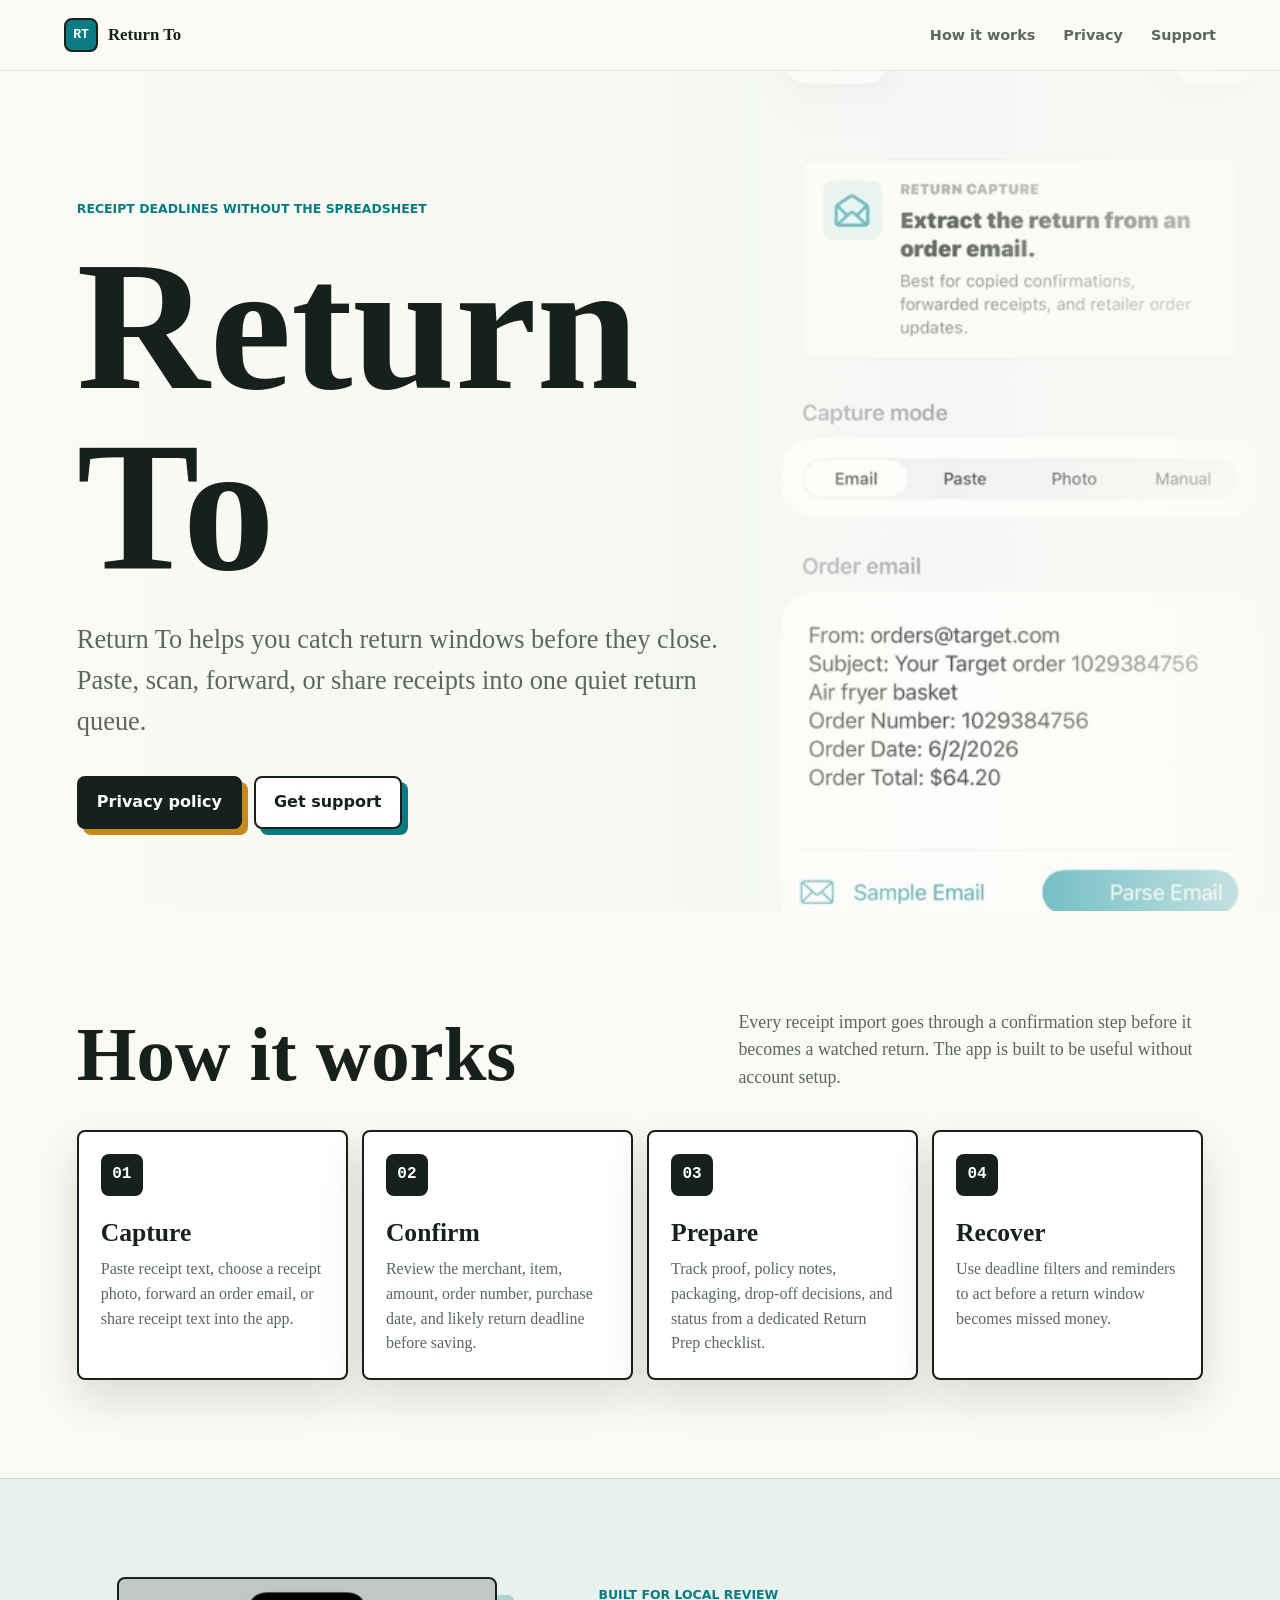
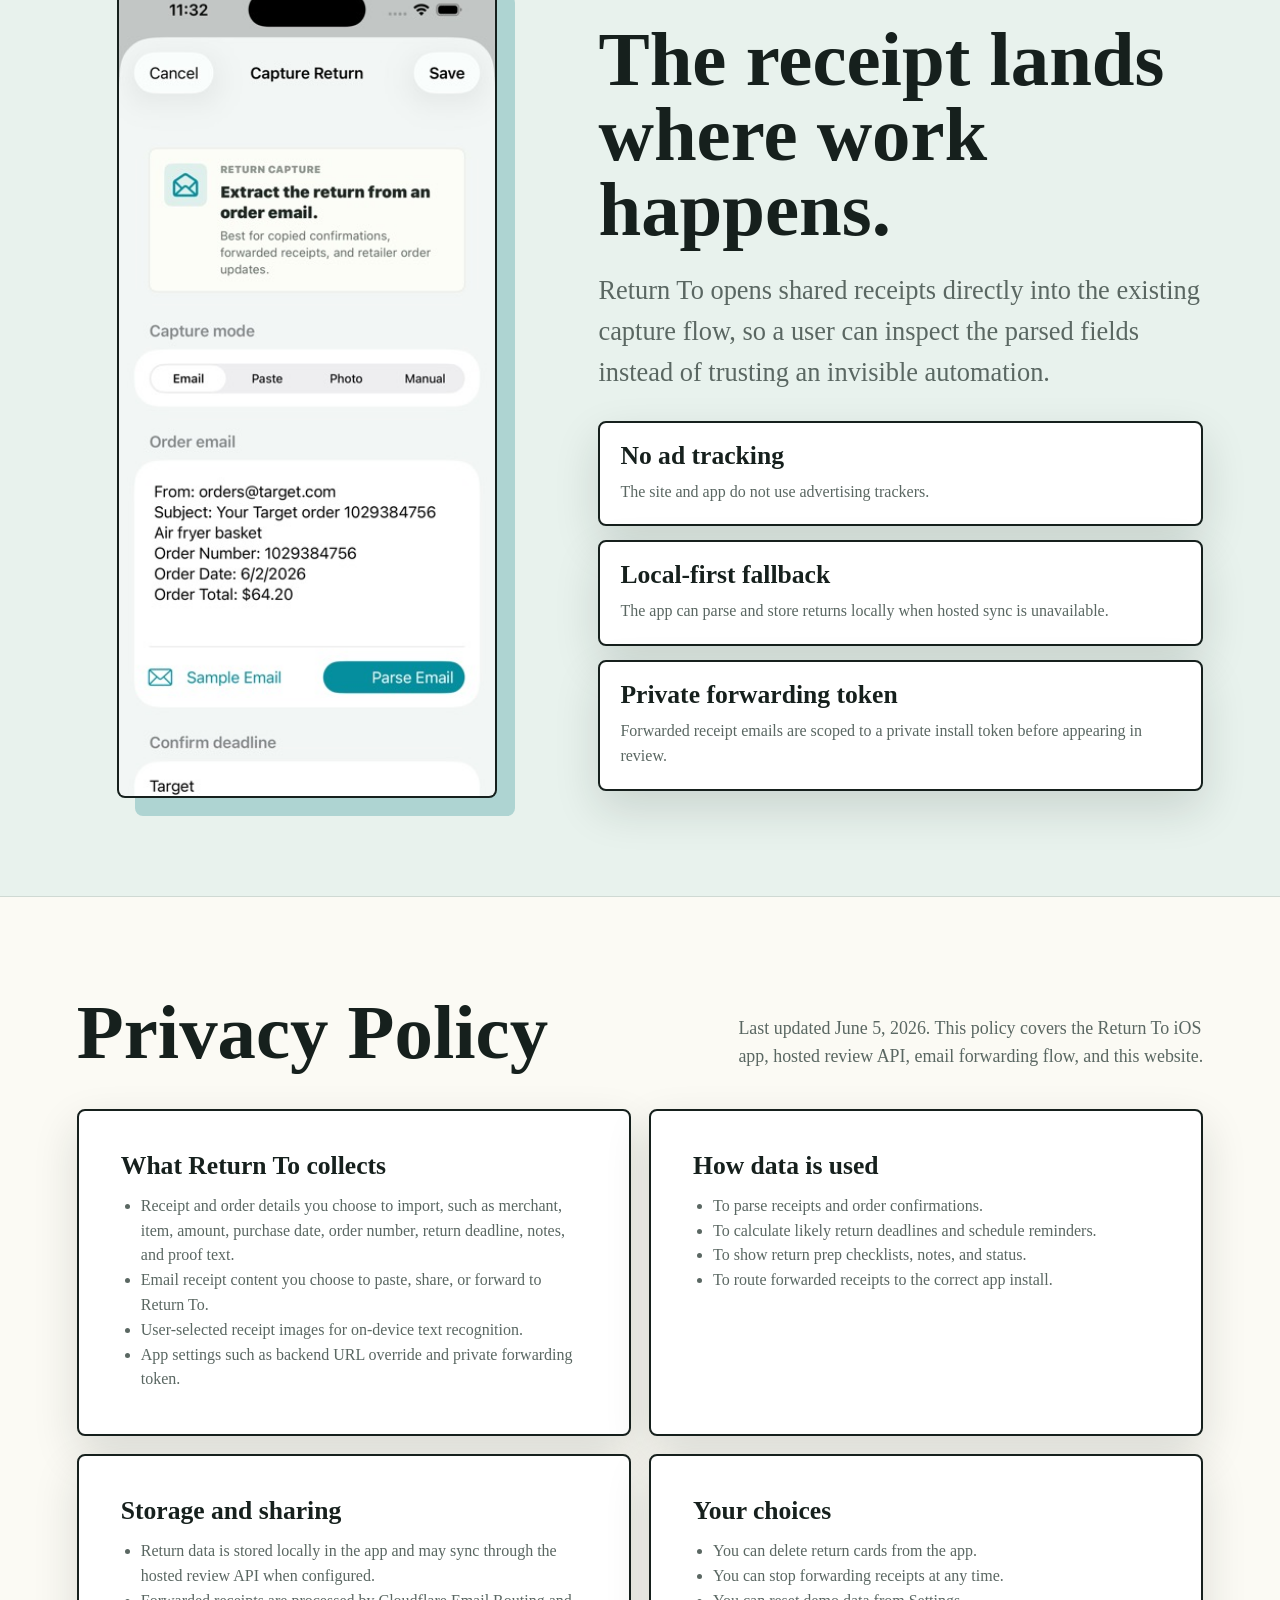
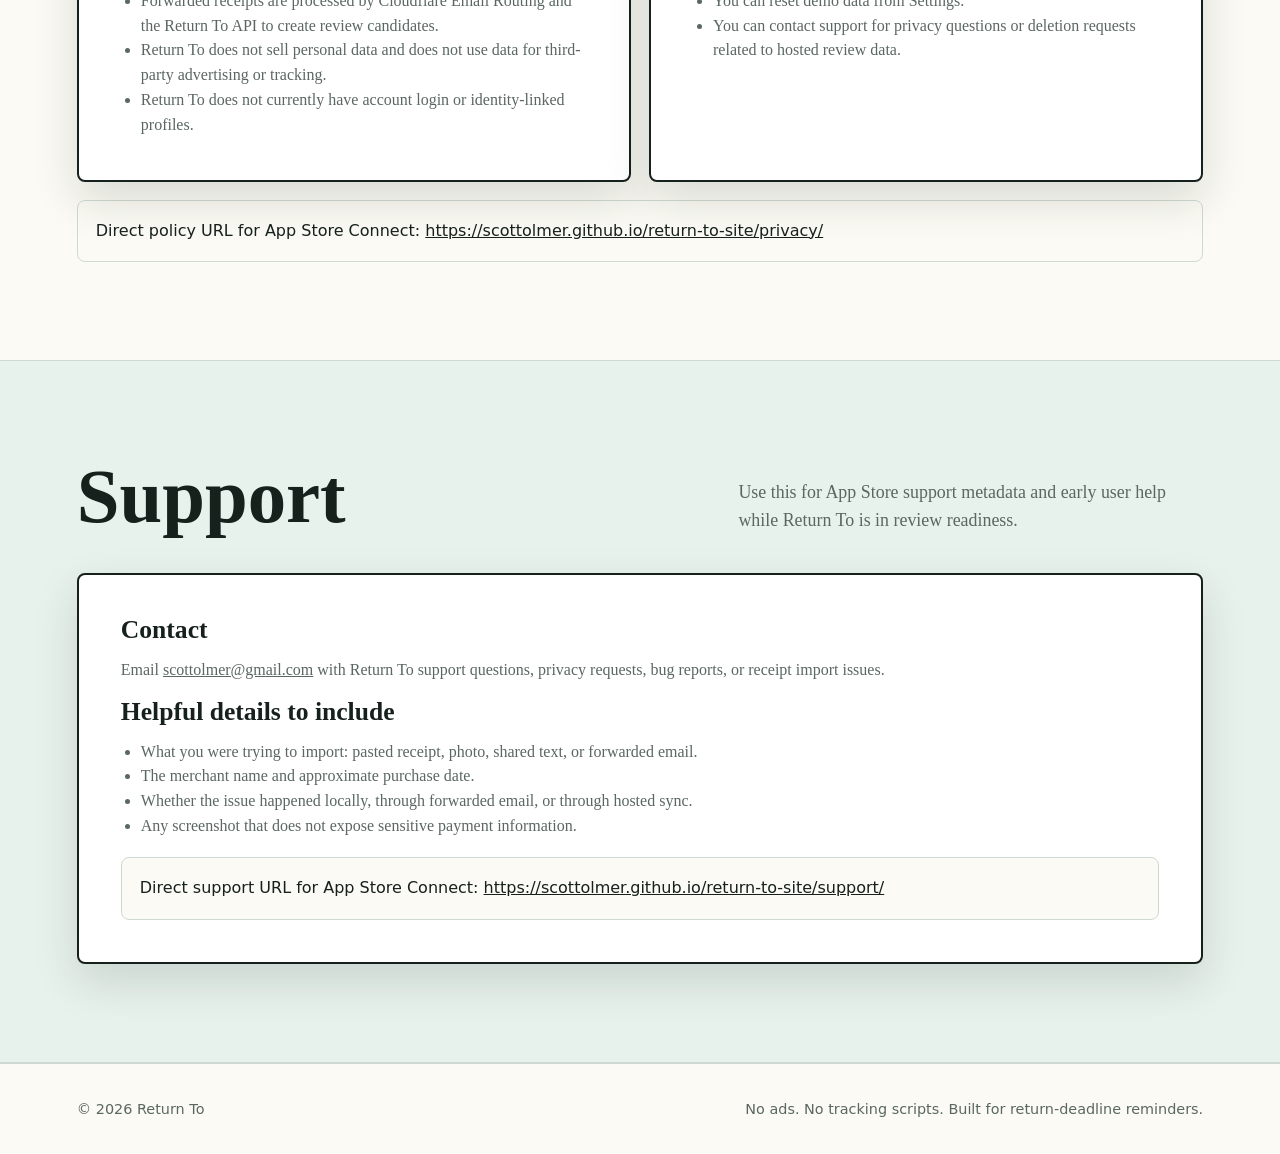
==== index.html @ c23cc42e "Add Return To GitHub Pages site" ====
<!doctype html>
<html lang="en">
  <head>
    <meta charset="utf-8">
    <meta name="viewport" content="width=device-width, initial-scale=1">
    <title>Return To - Never miss a return window</title>
    <meta name="description" content="Return To watches receipts, calculates return deadlines, and reminds you before money becomes non-returnable.">
    <link rel="canonical" href="https://scottolmer.github.io/return-to-site/">
    <link rel="stylesheet" href="styles.css">
  </head>
  <body>
    <header class="site-header">
      <a class="brand" href="#top" aria-label="Return To home">
        <span class="brand-mark">RT</span>
        <span>Return To</span>
      </a>
      <nav class="site-nav" aria-label="Primary navigation">
        <a href="#how">How it works</a>
        <a href="#privacy">Privacy</a>
        <a href="#support">Support</a>
      </nav>
    </header>

    <main id="top">
      <section class="hero" aria-labelledby="hero-title">
        <div class="hero-copy">
          <p class="eyebrow">Receipt deadlines without the spreadsheet</p>
          <h1 id="hero-title">Return To</h1>
          <p class="lede">Return To helps you catch return windows before they close. Paste, scan, forward, or share receipts into one quiet return queue.</p>
          <div class="hero-actions">
            <a class="button" href="#privacy">Privacy policy</a>
            <a class="button secondary" href="#support">Get support</a>
          </div>
        </div>
      </section>

      <section class="band" id="how" aria-labelledby="how-title">
        <div class="section-head">
          <h2 id="how-title">How it works</h2>
          <p>Every receipt import goes through a confirmation step before it becomes a watched return. The app is built to be useful without account setup.</p>
        </div>
        <div class="steps">
          <article class="step">
            <span class="step-number">01</span>
            <h3>Capture</h3>
            <p>Paste receipt text, choose a receipt photo, forward an order email, or share receipt text into the app.</p>
          </article>
          <article class="step">
            <span class="step-number">02</span>
            <h3>Confirm</h3>
            <p>Review the merchant, item, amount, order number, purchase date, and likely return deadline before saving.</p>
          </article>
          <article class="step">
            <span class="step-number">03</span>
            <h3>Prepare</h3>
            <p>Track proof, policy notes, packaging, drop-off decisions, and status from a dedicated Return Prep checklist.</p>
          </article>
          <article class="step">
            <span class="step-number">04</span>
            <h3>Recover</h3>
            <p>Use deadline filters and reminders to act before a return window becomes missed money.</p>
          </article>
        </div>
      </section>

      <section class="band mist" aria-labelledby="product-title">
        <div class="proof-grid">
          <div class="screenshot">
            <img src="assets/share-import.jpg" alt="Return To capture screen with a shared Target receipt prefilled and parsed.">
          </div>
          <div>
            <p class="eyebrow">Built for local review</p>
            <h2 id="product-title">The receipt lands where work happens.</h2>
            <p class="lede">Return To opens shared receipts directly into the existing capture flow, so a user can inspect the parsed fields instead of trusting an invisible automation.</p>
            <div class="facts">
              <article class="fact">
                <h3>No ad tracking</h3>
                <p>The site and app do not use advertising trackers.</p>
              </article>
              <article class="fact">
                <h3>Local-first fallback</h3>
                <p>The app can parse and store returns locally when hosted sync is unavailable.</p>
              </article>
              <article class="fact">
                <h3>Private forwarding token</h3>
                <p>Forwarded receipt emails are scoped to a private install token before appearing in review.</p>
              </article>
            </div>
          </div>
        </div>
      </section>

      <section class="band" id="privacy" aria-labelledby="privacy-title">
        <div class="section-head">
          <h2 id="privacy-title">Privacy Policy</h2>
          <p>Last updated June 5, 2026. This policy covers the Return To iOS app, hosted review API, email forwarding flow, and this website.</p>
        </div>
        <div class="policy-grid">
          <article class="policy-panel">
            <h3>What Return To collects</h3>
            <ul>
              <li>Receipt and order details you choose to import, such as merchant, item, amount, purchase date, order number, return deadline, notes, and proof text.</li>
              <li>Email receipt content you choose to paste, share, or forward to Return To.</li>
              <li>User-selected receipt images for on-device text recognition.</li>
              <li>App settings such as backend URL override and private forwarding token.</li>
            </ul>
          </article>
          <article class="policy-panel">
            <h3>How data is used</h3>
            <ul>
              <li>To parse receipts and order confirmations.</li>
              <li>To calculate likely return deadlines and schedule reminders.</li>
              <li>To show return prep checklists, notes, and status.</li>
              <li>To route forwarded receipts to the correct app install.</li>
            </ul>
          </article>
          <article class="policy-panel">
            <h3>Storage and sharing</h3>
            <ul>
              <li>Return data is stored locally in the app and may sync through the hosted review API when configured.</li>
              <li>Forwarded receipts are processed by Cloudflare Email Routing and the Return To API to create review candidates.</li>
              <li>Return To does not sell personal data and does not use data for third-party advertising or tracking.</li>
              <li>Return To does not currently have account login or identity-linked profiles.</li>
            </ul>
          </article>
          <article class="policy-panel">
            <h3>Your choices</h3>
            <ul>
              <li>You can delete return cards from the app.</li>
              <li>You can stop forwarding receipts at any time.</li>
              <li>You can reset demo data from Settings.</li>
              <li>You can contact support for privacy questions or deletion requests related to hosted review data.</li>
            </ul>
          </article>
        </div>
        <div class="anchor-card">
          Direct policy URL for App Store Connect: <a href="privacy/">https://scottolmer.github.io/return-to-site/privacy/</a>
        </div>
      </section>

      <section class="band mist" id="support" aria-labelledby="support-title">
        <div class="section-head">
          <h2 id="support-title">Support</h2>
          <p>Use this for App Store support metadata and early user help while Return To is in review readiness.</p>
        </div>
        <div class="support-panel">
          <h3>Contact</h3>
          <p>Email <a href="mailto:scottolmer@gmail.com">scottolmer@gmail.com</a> with Return To support questions, privacy requests, bug reports, or receipt import issues.</p>
          <h3>Helpful details to include</h3>
          <ul>
            <li>What you were trying to import: pasted receipt, photo, shared text, or forwarded email.</li>
            <li>The merchant name and approximate purchase date.</li>
            <li>Whether the issue happened locally, through forwarded email, or through hosted sync.</li>
            <li>Any screenshot that does not expose sensitive payment information.</li>
          </ul>
          <div class="anchor-card">
            Direct support URL for App Store Connect: <a href="support/">https://scottolmer.github.io/return-to-site/support/</a>
          </div>
        </div>
      </section>
    </main>

    <footer class="footer">
      <span>© 2026 Return To</span>
      <span>No ads. No tracking scripts. Built for return-deadline reminders.</span>
    </footer>
  </body>
</html>
---- styles.css ----
:root {
  color-scheme: light;
  --ink: #16201d;
  --muted: #5a6762;
  --paper: #fbfaf4;
  --mist: #e8f2ed;
  --line: #cfd9d3;
  --teal: #087b83;
  --green: #18724f;
  --amber: #c68a1b;
  --coral: #c55438;
  --white: #ffffff;
  --shadow: 0 18px 45px rgba(22, 32, 29, 0.14);
}

* {
  box-sizing: border-box;
}

html {
  scroll-behavior: smooth;
}

body {
  margin: 0;
  background: var(--paper);
  color: var(--ink);
  font-family: Georgia, "Times New Roman", serif;
  line-height: 1.55;
}

a {
  color: inherit;
}

.site-header {
  position: sticky;
  top: 0;
  z-index: 10;
  display: flex;
  align-items: center;
  justify-content: space-between;
  gap: 24px;
  padding: 18px clamp(20px, 5vw, 70px);
  border-bottom: 1px solid rgba(22, 32, 29, 0.08);
  background: rgba(251, 250, 244, 0.88);
  backdrop-filter: blur(14px);
}

.brand {
  display: inline-flex;
  align-items: center;
  gap: 10px;
  text-decoration: none;
  font-weight: 800;
  font-size: 1.05rem;
}

.brand-mark {
  display: grid;
  place-items: center;
  width: 34px;
  height: 34px;
  border: 2px solid var(--ink);
  border-radius: 8px;
  background: var(--teal);
  color: var(--white);
  font-family: ui-monospace, SFMono-Regular, Menlo, Consolas, monospace;
  font-size: 0.82rem;
}

.site-nav {
  display: flex;
  align-items: center;
  gap: clamp(14px, 3vw, 28px);
  color: var(--muted);
  font-family: ui-sans-serif, system-ui, -apple-system, BlinkMacSystemFont, "Segoe UI", sans-serif;
  font-size: 0.9rem;
  font-weight: 700;
}

.site-nav a {
  text-decoration: none;
}

.site-nav a:hover,
.site-nav a:focus-visible {
  color: var(--teal);
}

.hero {
  min-height: 86vh;
  display: grid;
  align-items: center;
  padding: clamp(72px, 10vw, 130px) clamp(22px, 6vw, 82px) clamp(44px, 7vw, 82px);
  background:
    linear-gradient(90deg, rgba(251, 250, 244, 0.98) 0%, rgba(251, 250, 244, 0.88) 44%, rgba(251, 250, 244, 0.30) 74%, rgba(251, 250, 244, 0.84) 100%),
    url("assets/share-import.jpg") right center / min(52vw, 520px) auto no-repeat,
    var(--mist);
}

.hero-copy {
  width: min(690px, 100%);
}

.eyebrow {
  margin: 0 0 18px;
  color: var(--teal);
  font-family: ui-sans-serif, system-ui, -apple-system, BlinkMacSystemFont, "Segoe UI", sans-serif;
  font-size: 0.78rem;
  font-weight: 900;
  text-transform: uppercase;
}

h1,
h2,
h3 {
  margin: 0;
  line-height: 0.98;
}

h1 {
  max-width: 10ch;
  font-size: clamp(4.2rem, 16vw, 11.5rem);
  font-weight: 900;
}

h2 {
  font-size: clamp(2.2rem, 6vw, 5rem);
  font-weight: 900;
}

h3 {
  font-size: clamp(1.25rem, 2vw, 1.65rem);
}

.lede {
  max-width: 650px;
  margin: 22px 0 0;
  color: var(--muted);
  font-size: clamp(1.15rem, 2.2vw, 1.65rem);
}

.hero-actions {
  display: flex;
  flex-wrap: wrap;
  gap: 12px;
  margin-top: 34px;
}

.button {
  display: inline-flex;
  align-items: center;
  justify-content: center;
  min-height: 46px;
  padding: 12px 18px;
  border: 2px solid var(--ink);
  border-radius: 8px;
  background: var(--ink);
  color: var(--white);
  font-family: ui-sans-serif, system-ui, -apple-system, BlinkMacSystemFont, "Segoe UI", sans-serif;
  font-weight: 900;
  text-decoration: none;
  box-shadow: 6px 6px 0 var(--amber);
  transition: transform 160ms ease, box-shadow 160ms ease;
}

.button.secondary {
  background: var(--white);
  color: var(--ink);
  box-shadow: 6px 6px 0 var(--teal);
}

.button:hover,
.button:focus-visible {
  transform: translate(2px, 2px);
  box-shadow: 3px 3px 0 var(--amber);
}

.button.secondary:hover,
.button.secondary:focus-visible {
  box-shadow: 3px 3px 0 var(--teal);
}

.band {
  padding: clamp(58px, 8vw, 98px) clamp(22px, 6vw, 82px);
}

.band.mist {
  background: var(--mist);
  border-top: 1px solid var(--line);
  border-bottom: 1px solid var(--line);
}

.section-head {
  display: grid;
  grid-template-columns: minmax(0, 0.9fr) minmax(260px, 0.7fr);
  gap: clamp(24px, 5vw, 70px);
  align-items: end;
  margin-bottom: 38px;
}

.section-head p {
  margin: 0;
  color: var(--muted);
  font-size: 1.12rem;
}

.steps {
  display: grid;
  grid-template-columns: repeat(4, minmax(0, 1fr));
  gap: 14px;
}

.step,
.policy-panel,
.support-panel,
.fact {
  border: 2px solid var(--ink);
  border-radius: 8px;
  background: var(--white);
  box-shadow: var(--shadow);
}

.step {
  min-height: 240px;
  padding: 22px;
}

.step-number {
  display: inline-grid;
  place-items: center;
  width: 42px;
  height: 42px;
  margin-bottom: 24px;
  border-radius: 8px;
  background: var(--ink);
  color: var(--white);
  font-family: ui-monospace, SFMono-Regular, Menlo, Consolas, monospace;
  font-weight: 900;
}

.step p,
.fact p {
  margin: 12px 0 0;
  color: var(--muted);
}

.proof-grid {
  display: grid;
  grid-template-columns: minmax(280px, 0.76fr) minmax(280px, 1fr);
  gap: clamp(24px, 5vw, 62px);
  align-items: center;
}

.screenshot {
  overflow: hidden;
  width: min(380px, 100%);
  margin-inline: auto;
  border: 2px solid var(--ink);
  border-radius: 8px;
  background: var(--ink);
  box-shadow: 18px 18px 0 rgba(8, 123, 131, 0.26);
}

.screenshot img {
  display: block;
  width: 100%;
  height: auto;
}

.facts {
  display: grid;
  gap: 14px;
  margin-top: 28px;
}

.fact {
  padding: 20px;
}

.policy-panel,
.support-panel {
  padding: clamp(24px, 4vw, 42px);
}

.policy-panel p,
.support-panel p,
.policy-panel li,
.support-panel li {
  color: var(--muted);
}

.policy-grid {
  display: grid;
  grid-template-columns: repeat(2, minmax(0, 1fr));
  gap: 18px;
}

.policy-panel ul,
.support-panel ul {
  margin: 16px 0 0;
  padding-left: 20px;
}

.anchor-card {
  margin-top: 18px;
  padding: 18px;
  border: 1px solid var(--line);
  border-radius: 8px;
  background: var(--paper);
  font-family: ui-sans-serif, system-ui, -apple-system, BlinkMacSystemFont, "Segoe UI", sans-serif;
}

.footer {
  display: flex;
  justify-content: space-between;
  gap: 22px;
  padding: 34px clamp(22px, 6vw, 82px);
  color: var(--muted);
  border-top: 1px solid var(--line);
  font-family: ui-sans-serif, system-ui, -apple-system, BlinkMacSystemFont, "Segoe UI", sans-serif;
  font-size: 0.9rem;
}

.legal-page {
  max-width: 920px;
  margin: 0 auto;
  padding: clamp(50px, 8vw, 90px) 22px;
}

.legal-page h1 {
  max-width: none;
  font-size: clamp(3rem, 8vw, 6rem);
}

.legal-page section {
  margin-top: 34px;
}

.legal-page p,
.legal-page li {
  color: var(--muted);
}

@media (max-width: 920px) {
  .hero {
    min-height: auto;
    padding-top: 68px;
    background:
      linear-gradient(180deg, rgba(251, 250, 244, 0.96), rgba(251, 250, 244, 0.84)),
      url("assets/share-import.jpg") right 58% / 280px auto no-repeat,
      var(--mist);
  }

  .site-header,
  .footer {
    align-items: flex-start;
    flex-direction: column;
  }

  .section-head,
  .proof-grid,
  .policy-grid {
    grid-template-columns: 1fr;
  }

  .steps {
    grid-template-columns: repeat(2, minmax(0, 1fr));
  }
}

@media (max-width: 620px) {
  .site-nav {
    width: 100%;
    justify-content: space-between;
    gap: 10px;
    font-size: 0.82rem;
  }

  .steps {
    grid-template-columns: 1fr;
  }

  .hero {
    background:
      linear-gradient(180deg, rgba(251, 250, 244, 0.98), rgba(251, 250, 244, 0.88)),
      var(--mist);
  }
}
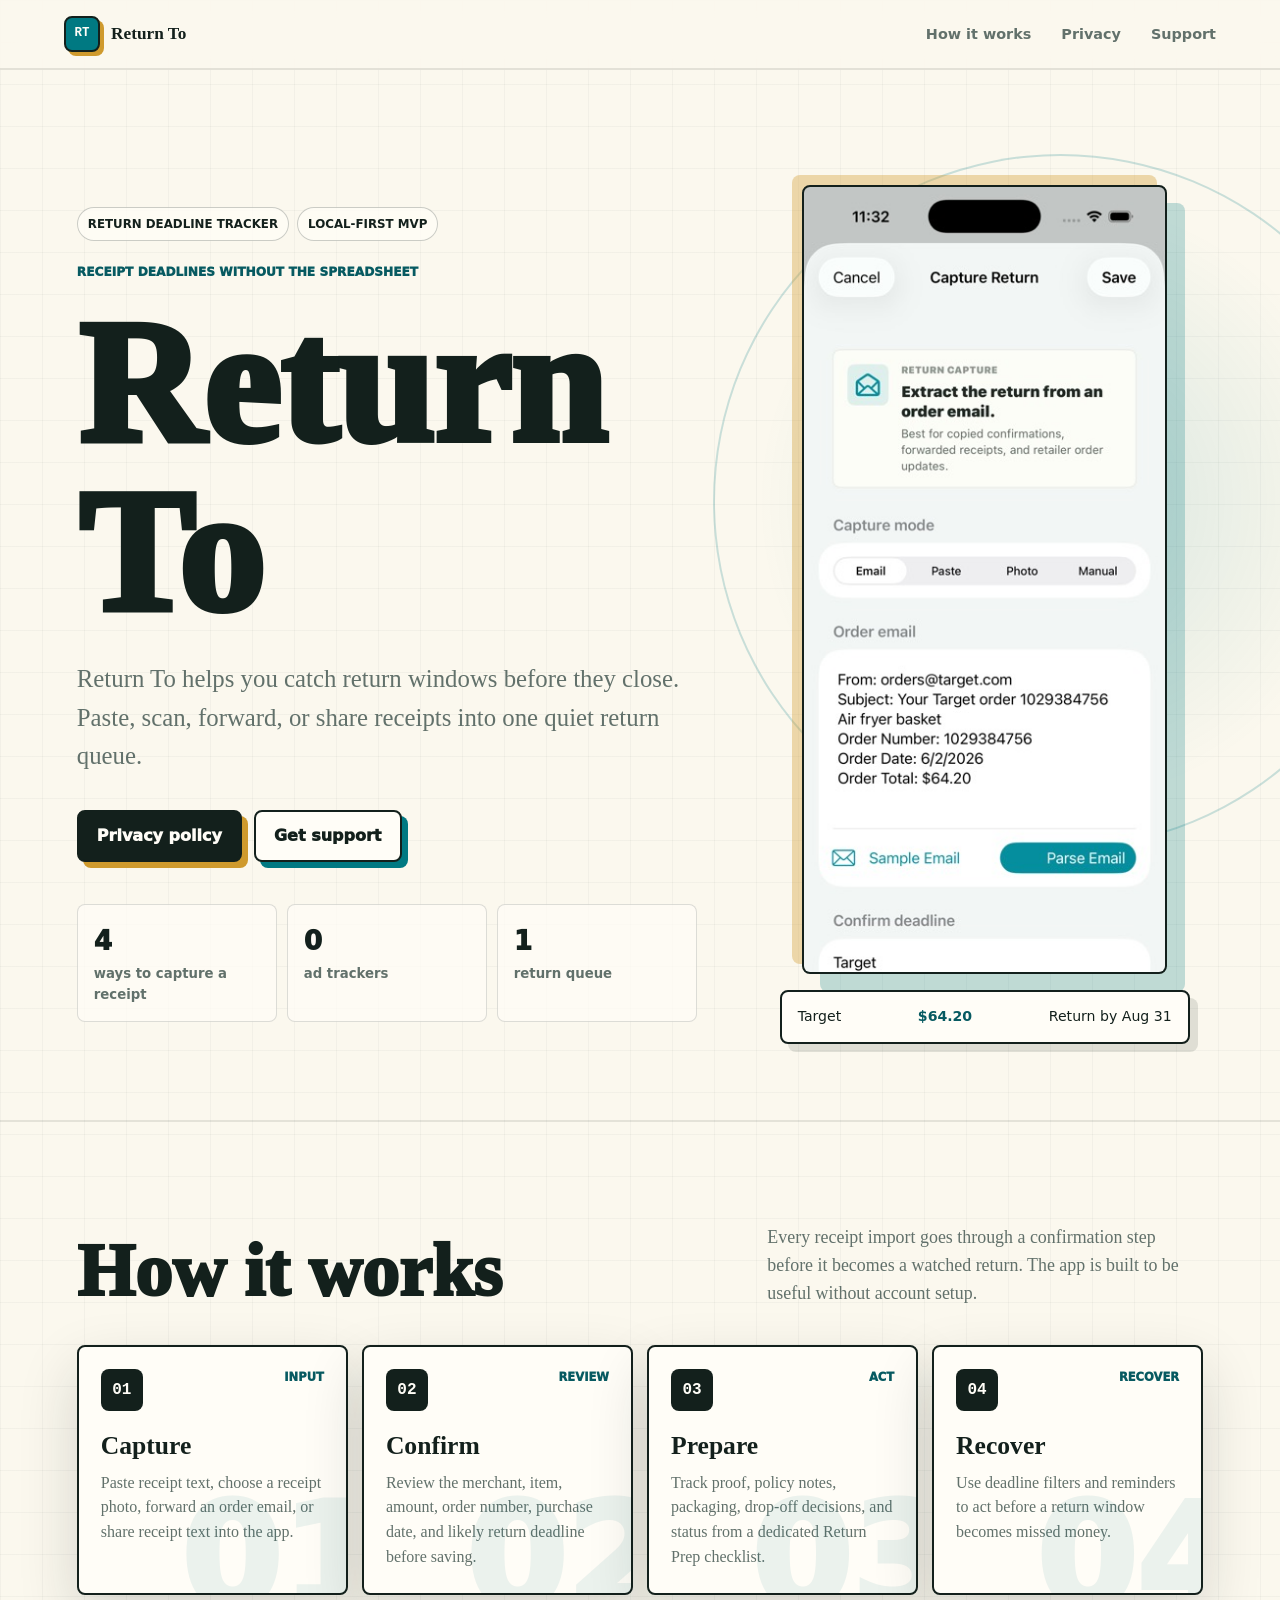
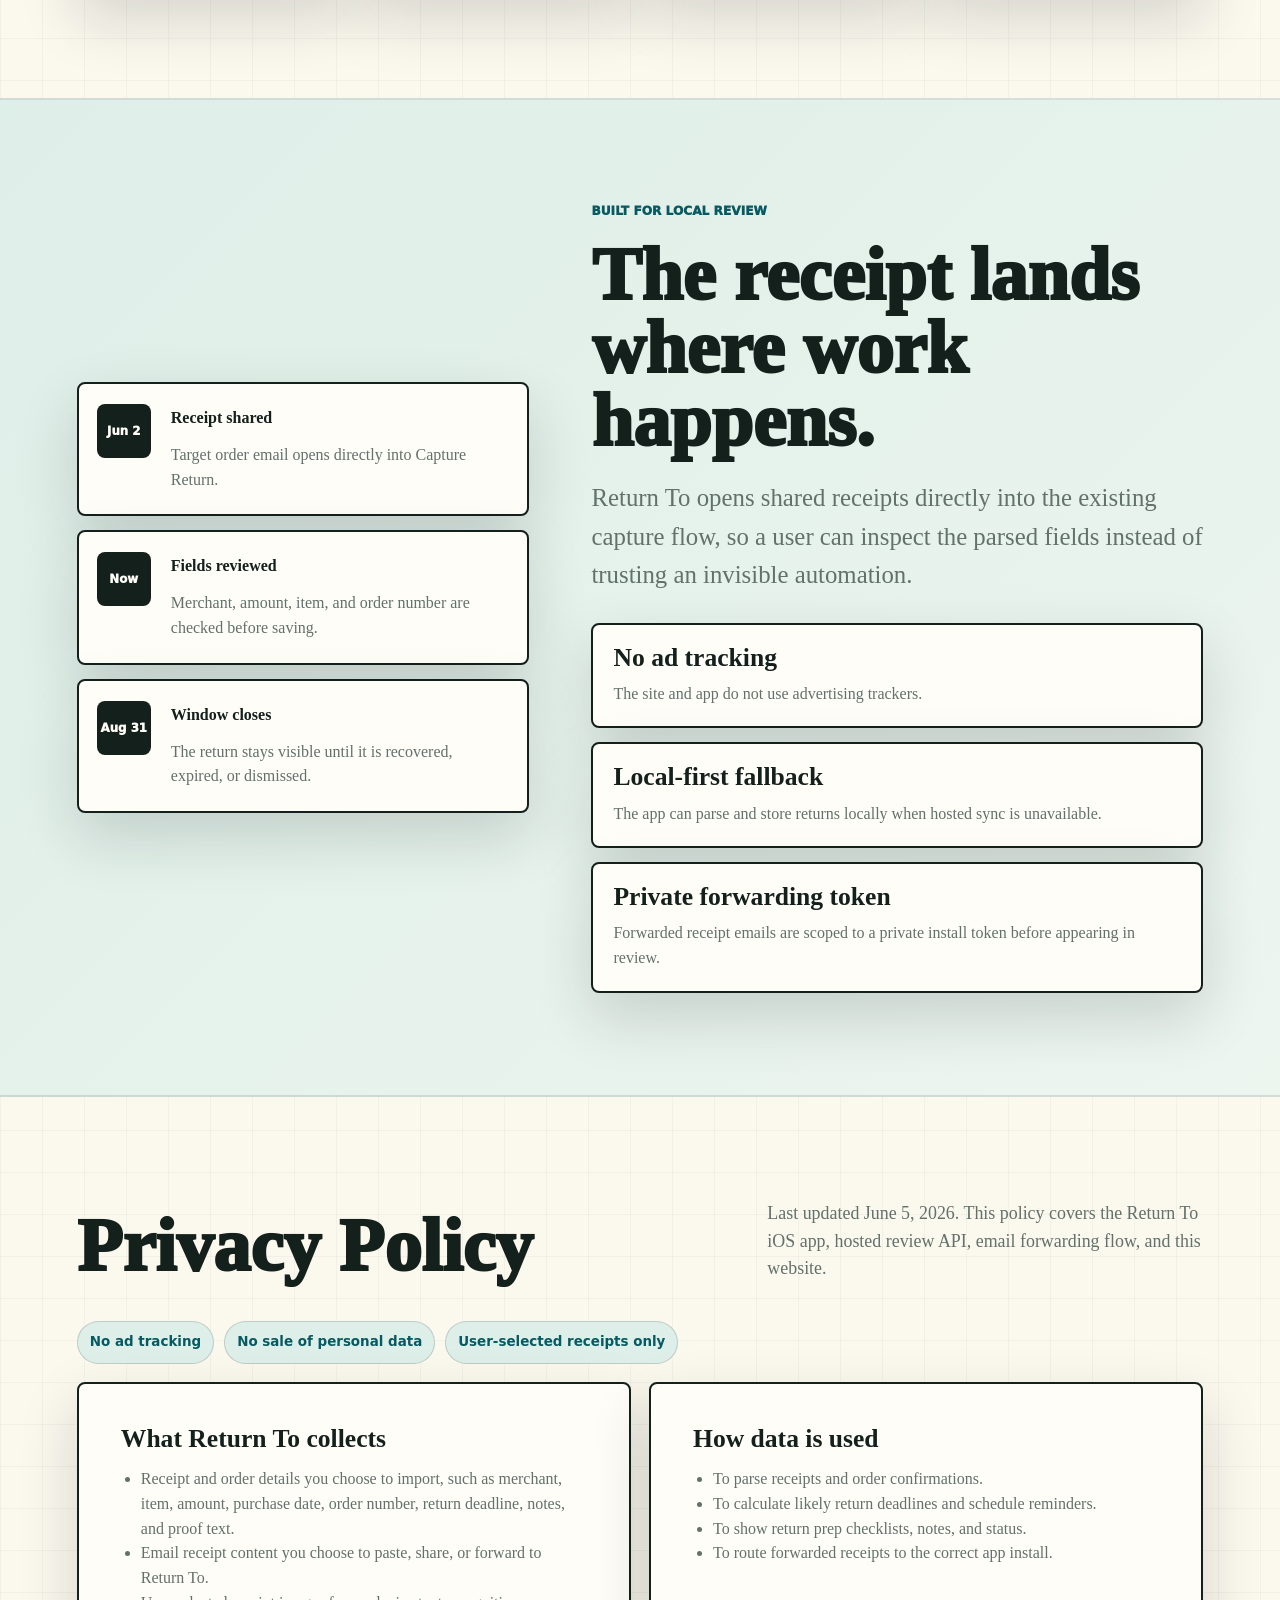
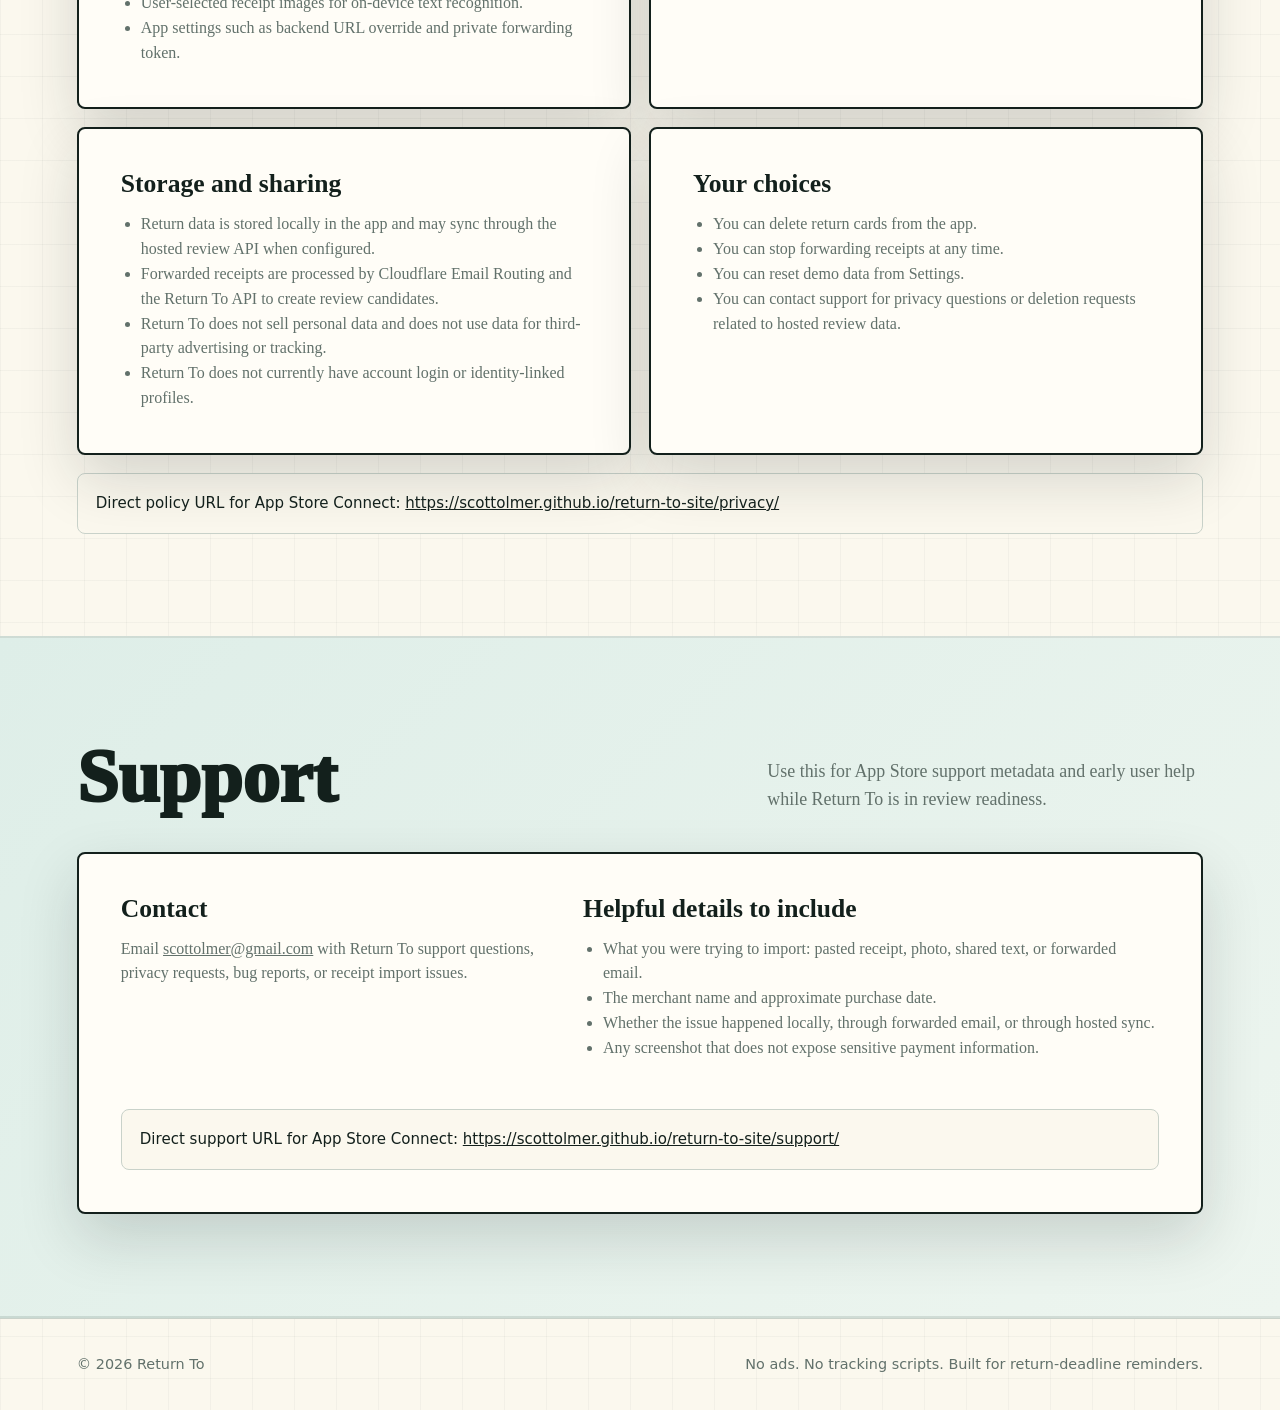
==== commit 061aa72c: "Polish Return To Pages design" ====
--- a/index.html
+++ b/index.html
@@ -24,6 +24,10 @@
     <main id="top">
       <section class="hero" aria-labelledby="hero-title">
         <div class="hero-copy">
+          <div class="hero-kicker">
+            <span>Return deadline tracker</span>
+            <span>Local-first MVP</span>
+          </div>
           <p class="eyebrow">Receipt deadlines without the spreadsheet</p>
           <h1 id="hero-title">Return To</h1>
           <p class="lede">Return To helps you catch return windows before they close. Paste, scan, forward, or share receipts into one quiet return queue.</p>
@@ -31,7 +35,31 @@
             <a class="button" href="#privacy">Privacy policy</a>
             <a class="button secondary" href="#support">Get support</a>
           </div>
-        </div>
+          <dl class="hero-stats" aria-label="Return To highlights">
+            <div>
+              <dt>4</dt>
+              <dd>ways to capture a receipt</dd>
+            </div>
+            <div>
+              <dt>0</dt>
+              <dd>ad trackers</dd>
+            </div>
+            <div>
+              <dt>1</dt>
+              <dd>return queue</dd>
+            </div>
+          </dl>
+        </div>
+        <aside class="hero-visual" aria-label="Return To app screenshot">
+          <div class="device-frame">
+            <img src="assets/share-import.jpg" alt="Return To capture screen with a shared Target receipt prefilled and parsed.">
+          </div>
+          <div class="receipt-strip" aria-hidden="true">
+            <span>Target</span>
+            <strong>$64.20</strong>
+            <span>Return by Aug 31</span>
+          </div>
+        </aside>
       </section>
 
       <section class="band" id="how" aria-labelledby="how-title">
@@ -40,23 +68,27 @@
           <p>Every receipt import goes through a confirmation step before it becomes a watched return. The app is built to be useful without account setup.</p>
         </div>
         <div class="steps">
-          <article class="step">
+          <article class="step" data-step="01">
             <span class="step-number">01</span>
+            <span class="step-label">Input</span>
             <h3>Capture</h3>
             <p>Paste receipt text, choose a receipt photo, forward an order email, or share receipt text into the app.</p>
           </article>
-          <article class="step">
+          <article class="step" data-step="02">
             <span class="step-number">02</span>
+            <span class="step-label">Review</span>
             <h3>Confirm</h3>
             <p>Review the merchant, item, amount, order number, purchase date, and likely return deadline before saving.</p>
           </article>
-          <article class="step">
+          <article class="step" data-step="03">
             <span class="step-number">03</span>
+            <span class="step-label">Act</span>
             <h3>Prepare</h3>
             <p>Track proof, policy notes, packaging, drop-off decisions, and status from a dedicated Return Prep checklist.</p>
           </article>
-          <article class="step">
+          <article class="step" data-step="04">
             <span class="step-number">04</span>
+            <span class="step-label">Recover</span>
             <h3>Recover</h3>
             <p>Use deadline filters and reminders to act before a return window becomes missed money.</p>
           </article>
@@ -65,9 +97,23 @@
 
       <section class="band mist" aria-labelledby="product-title">
         <div class="proof-grid">
-          <div class="screenshot">
-            <img src="assets/share-import.jpg" alt="Return To capture screen with a shared Target receipt prefilled and parsed.">
-          </div>
+          <ol class="deadline-rail" aria-label="Return To workflow example">
+            <li>
+              <span class="rail-date">Jun 2</span>
+              <strong>Receipt shared</strong>
+              <p>Target order email opens directly into Capture Return.</p>
+            </li>
+            <li>
+              <span class="rail-date">Now</span>
+              <strong>Fields reviewed</strong>
+              <p>Merchant, amount, item, and order number are checked before saving.</p>
+            </li>
+            <li>
+              <span class="rail-date">Aug 31</span>
+              <strong>Window closes</strong>
+              <p>The return stays visible until it is recovered, expired, or dismissed.</p>
+            </li>
+          </ol>
           <div>
             <p class="eyebrow">Built for local review</p>
             <h2 id="product-title">The receipt lands where work happens.</h2>
@@ -95,6 +141,11 @@
           <h2 id="privacy-title">Privacy Policy</h2>
           <p>Last updated June 5, 2026. This policy covers the Return To iOS app, hosted review API, email forwarding flow, and this website.</p>
         </div>
+        <div class="policy-summary" aria-label="Privacy summary">
+          <span>No ad tracking</span>
+          <span>No sale of personal data</span>
+          <span>User-selected receipts only</span>
+        </div>
         <div class="policy-grid">
           <article class="policy-panel">
             <h3>What Return To collects</h3>
@@ -144,15 +195,19 @@
           <p>Use this for App Store support metadata and early user help while Return To is in review readiness.</p>
         </div>
         <div class="support-panel">
-          <h3>Contact</h3>
-          <p>Email <a href="mailto:scottolmer@gmail.com">scottolmer@gmail.com</a> with Return To support questions, privacy requests, bug reports, or receipt import issues.</p>
-          <h3>Helpful details to include</h3>
-          <ul>
-            <li>What you were trying to import: pasted receipt, photo, shared text, or forwarded email.</li>
-            <li>The merchant name and approximate purchase date.</li>
-            <li>Whether the issue happened locally, through forwarded email, or through hosted sync.</li>
-            <li>Any screenshot that does not expose sensitive payment information.</li>
-          </ul>
+          <div>
+            <h3>Contact</h3>
+            <p>Email <a href="mailto:scottolmer@gmail.com">scottolmer@gmail.com</a> with Return To support questions, privacy requests, bug reports, or receipt import issues.</p>
+          </div>
+          <div>
+            <h3>Helpful details to include</h3>
+            <ul>
+              <li>What you were trying to import: pasted receipt, photo, shared text, or forwarded email.</li>
+              <li>The merchant name and approximate purchase date.</li>
+              <li>Whether the issue happened locally, through forwarded email, or through hosted sync.</li>
+              <li>Any screenshot that does not expose sensitive payment information.</li>
+            </ul>
+          </div>
           <div class="anchor-card">
             Direct support URL for App Store Connect: <a href="support/">https://scottolmer.github.io/return-to-site/support/</a>
           </div>
--- a/styles.css
+++ b/styles.css
@@ -1,16 +1,20 @@
 :root {
   color-scheme: light;
-  --ink: #16201d;
-  --muted: #5a6762;
-  --paper: #fbfaf4;
-  --mist: #e8f2ed;
-  --line: #cfd9d3;
-  --teal: #087b83;
-  --green: #18724f;
-  --amber: #c68a1b;
-  --coral: #c55438;
-  --white: #ffffff;
-  --shadow: 0 18px 45px rgba(22, 32, 29, 0.14);
+  --ink: #13201c;
+  --muted: #62716b;
+  --paper: #fbf8ee;
+  --paper-2: #f2efe3;
+  --mist: #deeee8;
+  --line: #c9d2ca;
+  --teal: #007982;
+  --teal-dark: #075a61;
+  --green: #1e7254;
+  --amber: #cf9a2d;
+  --coral: #c75639;
+  --white: #fffdf7;
+  --shadow: 0 24px 60px rgba(19, 32, 28, 0.16);
+  --sans: ui-sans-serif, system-ui, -apple-system, BlinkMacSystemFont, "Segoe UI", sans-serif;
+  --serif: Georgia, "Times New Roman", serif;
 }
 
 * {
@@ -23,10 +27,14 @@
 
 body {
   margin: 0;
-  background: var(--paper);
   color: var(--ink);
-  font-family: Georgia, "Times New Roman", serif;
+  font-family: var(--serif);
   line-height: 1.55;
+  background:
+    linear-gradient(rgba(19, 32, 28, 0.035) 1px, transparent 1px),
+    linear-gradient(90deg, rgba(19, 32, 28, 0.035) 1px, transparent 1px),
+    var(--paper);
+  background-size: 42px 42px;
 }
 
 a {
@@ -41,74 +49,127 @@
   align-items: center;
   justify-content: space-between;
   gap: 24px;
-  padding: 18px clamp(20px, 5vw, 70px);
-  border-bottom: 1px solid rgba(22, 32, 29, 0.08);
-  background: rgba(251, 250, 244, 0.88);
-  backdrop-filter: blur(14px);
+  padding: 16px clamp(20px, 5vw, 70px);
+  border-bottom: 2px solid rgba(19, 32, 28, 0.1);
+  background: rgba(251, 248, 238, 0.9);
+  backdrop-filter: blur(16px);
 }
 
 .brand {
   display: inline-flex;
   align-items: center;
-  gap: 10px;
+  gap: 11px;
+  color: var(--ink);
+  font-weight: 900;
+  font-size: 1.08rem;
   text-decoration: none;
-  font-weight: 800;
-  font-size: 1.05rem;
 }
 
 .brand-mark {
   display: grid;
   place-items: center;
-  width: 34px;
-  height: 34px;
+  width: 36px;
+  height: 36px;
   border: 2px solid var(--ink);
   border-radius: 8px;
   background: var(--teal);
   color: var(--white);
+  box-shadow: 4px 4px 0 var(--amber);
   font-family: ui-monospace, SFMono-Regular, Menlo, Consolas, monospace;
-  font-size: 0.82rem;
+  font-size: 0.78rem;
+  font-weight: 900;
 }
 
 .site-nav {
   display: flex;
   align-items: center;
-  gap: clamp(14px, 3vw, 28px);
-  color: var(--muted);
-  font-family: ui-sans-serif, system-ui, -apple-system, BlinkMacSystemFont, "Segoe UI", sans-serif;
+  gap: clamp(14px, 3vw, 30px);
+  color: var(--muted);
+  font-family: var(--sans);
   font-size: 0.9rem;
-  font-weight: 700;
+  font-weight: 800;
 }
 
 .site-nav a {
+  position: relative;
   text-decoration: none;
+}
+
+.site-nav a::after {
+  position: absolute;
+  left: 0;
+  bottom: -6px;
+  width: 0;
+  height: 2px;
+  background: var(--teal);
+  content: "";
+  transition: width 160ms ease;
 }
 
 .site-nav a:hover,
 .site-nav a:focus-visible {
-  color: var(--teal);
+  color: var(--ink);
+}
+
+.site-nav a:hover::after,
+.site-nav a:focus-visible::after {
+  width: 100%;
 }
 
 .hero {
+  position: relative;
   min-height: 86vh;
   display: grid;
+  grid-template-columns: minmax(0, 1.03fr) minmax(320px, 0.72fr);
+  gap: clamp(28px, 5vw, 74px);
   align-items: center;
-  padding: clamp(72px, 10vw, 130px) clamp(22px, 6vw, 82px) clamp(44px, 7vw, 82px);
-  background:
-    linear-gradient(90deg, rgba(251, 250, 244, 0.98) 0%, rgba(251, 250, 244, 0.88) 44%, rgba(251, 250, 244, 0.30) 74%, rgba(251, 250, 244, 0.84) 100%),
-    url("assets/share-import.jpg") right center / min(52vw, 520px) auto no-repeat,
-    var(--mist);
-}
-
-.hero-copy {
-  width: min(690px, 100%);
+  overflow: hidden;
+  padding: clamp(58px, 9vw, 118px) clamp(22px, 6vw, 82px) clamp(42px, 7vw, 76px);
+  border-bottom: 2px solid rgba(19, 32, 28, 0.1);
+}
+
+.hero::before {
+  position: absolute;
+  inset: 8% -10% auto auto;
+  width: min(54vw, 740px);
+  height: min(54vw, 740px);
+  border: 2px solid rgba(0, 121, 130, 0.2);
+  border-radius: 50%;
+  background: radial-gradient(circle, rgba(0, 121, 130, 0.14), rgba(0, 121, 130, 0) 62%);
+  content: "";
+}
+
+.hero-copy,
+.hero-visual {
+  position: relative;
+  z-index: 1;
+}
+
+.hero-kicker {
+  display: flex;
+  flex-wrap: wrap;
+  gap: 8px;
+  margin-bottom: 22px;
+  font-family: var(--sans);
+  font-size: 0.74rem;
+  font-weight: 900;
+  text-transform: uppercase;
+}
+
+.hero-kicker span {
+  padding: 7px 10px;
+  border: 1px solid rgba(19, 32, 28, 0.22);
+  border-radius: 999px;
+  background: rgba(255, 253, 247, 0.78);
 }
 
 .eyebrow {
   margin: 0 0 18px;
-  color: var(--teal);
-  font-family: ui-sans-serif, system-ui, -apple-system, BlinkMacSystemFont, "Segoe UI", sans-serif;
-  font-size: 0.78rem;
-  font-weight: 900;
+  color: var(--teal-dark);
+  font-family: var(--sans);
+  font-size: 0.76rem;
+  font-weight: 950;
+  letter-spacing: 0;
   text-transform: uppercase;
 }
 
@@ -120,25 +181,25 @@
 }
 
 h1 {
-  max-width: 10ch;
-  font-size: clamp(4.2rem, 16vw, 11.5rem);
-  font-weight: 900;
+  max-width: 9ch;
+  font-size: clamp(4.4rem, 14vw, 10.8rem);
+  font-weight: 950;
 }
 
 h2 {
-  font-size: clamp(2.2rem, 6vw, 5rem);
-  font-weight: 900;
+  font-size: clamp(2.35rem, 5.8vw, 5rem);
+  font-weight: 950;
 }
 
 h3 {
-  font-size: clamp(1.25rem, 2vw, 1.65rem);
+  font-size: clamp(1.22rem, 2vw, 1.6rem);
 }
 
 .lede {
-  max-width: 650px;
+  max-width: 670px;
   margin: 22px 0 0;
   color: var(--muted);
-  font-size: clamp(1.15rem, 2.2vw, 1.65rem);
+  font-size: clamp(1.14rem, 2.05vw, 1.55rem);
 }
 
 .hero-actions {
@@ -152,16 +213,16 @@
   display: inline-flex;
   align-items: center;
   justify-content: center;
-  min-height: 46px;
+  min-height: 48px;
   padding: 12px 18px;
   border: 2px solid var(--ink);
   border-radius: 8px;
   background: var(--ink);
   color: var(--white);
-  font-family: ui-sans-serif, system-ui, -apple-system, BlinkMacSystemFont, "Segoe UI", sans-serif;
-  font-weight: 900;
+  box-shadow: 6px 6px 0 var(--amber);
+  font-family: var(--sans);
+  font-weight: 950;
   text-decoration: none;
-  box-shadow: 6px 6px 0 var(--amber);
   transition: transform 160ms ease, box-shadow 160ms ease;
 }
 
@@ -182,19 +243,88 @@
   box-shadow: 3px 3px 0 var(--teal);
 }
 
+.hero-stats {
+  display: grid;
+  grid-template-columns: repeat(3, minmax(0, 1fr));
+  gap: 10px;
+  width: min(620px, 100%);
+  margin: 42px 0 0;
+}
+
+.hero-stats div {
+  padding: 16px;
+  border: 1px solid rgba(19, 32, 28, 0.14);
+  border-radius: 8px;
+  background: rgba(255, 253, 247, 0.72);
+}
+
+.hero-stats dt {
+  font-family: var(--sans);
+  font-size: 1.65rem;
+  font-weight: 950;
+}
+
+.hero-stats dd {
+  margin: 2px 0 0;
+  color: var(--muted);
+  font-family: var(--sans);
+  font-size: 0.83rem;
+  font-weight: 750;
+}
+
+.hero-visual {
+  display: grid;
+  justify-items: center;
+  gap: 16px;
+}
+
+.device-frame {
+  width: min(365px, 100%);
+  overflow: hidden;
+  border: 2px solid var(--ink);
+  border-radius: 8px;
+  background: var(--ink);
+  box-shadow: 18px 18px 0 rgba(0, 121, 130, 0.24), -10px -10px 0 rgba(207, 154, 45, 0.36);
+}
+
+.device-frame img {
+  display: block;
+  width: 100%;
+  height: auto;
+}
+
+.receipt-strip {
+  display: flex;
+  align-items: center;
+  justify-content: space-between;
+  gap: 12px;
+  width: min(410px, 100%);
+  padding: 14px 16px;
+  border: 2px solid var(--ink);
+  border-radius: 8px;
+  background: var(--white);
+  box-shadow: 8px 8px 0 rgba(19, 32, 28, 0.12);
+  font-family: var(--sans);
+  font-size: 0.88rem;
+}
+
+.receipt-strip strong {
+  color: var(--teal-dark);
+}
+
 .band {
-  padding: clamp(58px, 8vw, 98px) clamp(22px, 6vw, 82px);
+  padding: clamp(58px, 8vw, 104px) clamp(22px, 6vw, 82px);
 }
 
 .band.mist {
-  background: var(--mist);
-  border-top: 1px solid var(--line);
-  border-bottom: 1px solid var(--line);
+  background: linear-gradient(135deg, var(--mist), #edf5ef);
+  border-top: 2px solid rgba(19, 32, 28, 0.1);
+  border-bottom: 2px solid rgba(19, 32, 28, 0.1);
 }
 
 .section-head {
   display: grid;
-  grid-template-columns: minmax(0, 0.9fr) minmax(260px, 0.7fr);
+  grid-template-columns: minmax(0, 0.92fr) minmax(260px, 0.64fr);
   gap: clamp(24px, 5vw, 70px);
   align-items: end;
   margin-bottom: 38px;
@@ -215,7 +345,8 @@
 .step,
 .policy-panel,
 .support-panel,
-.fact {
+.fact,
+.deadline-rail li {
   border: 2px solid var(--ink);
   border-radius: 8px;
   background: var(--white);
@@ -223,8 +354,22 @@
 }
 
 .step {
-  min-height: 240px;
+  position: relative;
+  min-height: 250px;
   padding: 22px;
+  overflow: hidden;
+}
+
+.step::after {
+  position: absolute;
+  right: -34px;
+  bottom: -38px;
+  color: rgba(0, 121, 130, 0.08);
+  font-family: var(--sans);
+  font-size: 9rem;
+  font-weight: 950;
+  line-height: 1;
+  content: attr(data-step);
 }
 
 .step-number {
@@ -232,7 +377,7 @@
   place-items: center;
   width: 42px;
   height: 42px;
-  margin-bottom: 24px;
+  margin-bottom: 22px;
   border-radius: 8px;
   background: var(--ink);
   color: var(--white);
@@ -240,33 +385,57 @@
   font-weight: 900;
 }
 
+.step-label {
+  float: right;
+  color: var(--teal-dark);
+  font-family: var(--sans);
+  font-size: 0.72rem;
+  font-weight: 950;
+  text-transform: uppercase;
+}
+
 .step p,
-.fact p {
+.fact p,
+.deadline-rail p {
   margin: 12px 0 0;
   color: var(--muted);
 }
 
 .proof-grid {
   display: grid;
-  grid-template-columns: minmax(280px, 0.76fr) minmax(280px, 1fr);
+  grid-template-columns: minmax(280px, 0.74fr) minmax(280px, 1fr);
   gap: clamp(24px, 5vw, 62px);
   align-items: center;
 }
 
-.screenshot {
-  overflow: hidden;
-  width: min(380px, 100%);
-  margin-inline: auto;
-  border: 2px solid var(--ink);
+.deadline-rail {
+  display: grid;
+  gap: 14px;
+  margin: 0;
+  padding: 0;
+  list-style: none;
+}
+
+.deadline-rail li {
+  position: relative;
+  padding: 22px 22px 22px 92px;
+}
+
+.rail-date {
+  position: absolute;
+  top: 20px;
+  left: 18px;
+  display: grid;
+  place-items: center;
+  width: 54px;
+  min-height: 54px;
   border-radius: 8px;
   background: var(--ink);
-  box-shadow: 18px 18px 0 rgba(8, 123, 131, 0.26);
-}
-
-.screenshot img {
-  display: block;
-  width: 100%;
-  height: auto;
+  color: var(--white);
+  font-family: var(--sans);
+  font-size: 0.74rem;
+  font-weight: 950;
+  text-align: center;
 }
 
 .facts {
@@ -277,6 +446,24 @@
 
 .fact {
   padding: 20px;
+}
+
+.policy-summary {
+  display: flex;
+  flex-wrap: wrap;
+  gap: 10px;
+  margin-bottom: 18px;
+}
+
+.policy-summary span {
+  padding: 10px 12px;
+  border: 1px solid rgba(19, 32, 28, 0.16);
+  border-radius: 999px;
+  background: var(--mist);
+  color: var(--teal-dark);
+  font-family: var(--sans);
+  font-size: 0.84rem;
+  font-weight: 900;
 }
 
 .policy-panel,
@@ -284,10 +471,10 @@
   padding: clamp(24px, 4vw, 42px);
 }
 
+.policy-panel li,
+.support-panel li,
 .policy-panel p,
-.support-panel p,
-.policy-panel li,
-.support-panel li {
+.support-panel p {
   color: var(--muted);
 }
 
@@ -303,13 +490,25 @@
   padding-left: 20px;
 }
 
+.support-panel {
+  display: grid;
+  grid-template-columns: minmax(0, 0.75fr) minmax(0, 1fr);
+  gap: 30px;
+}
+
+.support-panel .anchor-card {
+  grid-column: 1 / -1;
+}
+
 .anchor-card {
   margin-top: 18px;
   padding: 18px;
   border: 1px solid var(--line);
   border-radius: 8px;
   background: var(--paper);
-  font-family: ui-sans-serif, system-ui, -apple-system, BlinkMacSystemFont, "Segoe UI", sans-serif;
+  font-family: var(--sans);
+  font-size: 0.94rem;
+  overflow-wrap: anywhere;
 }
 
 .footer {
@@ -319,7 +518,7 @@
   padding: 34px clamp(22px, 6vw, 82px);
   color: var(--muted);
   border-top: 1px solid var(--line);
-  font-family: ui-sans-serif, system-ui, -apple-system, BlinkMacSystemFont, "Segoe UI", sans-serif;
+  font-family: var(--sans);
   font-size: 0.9rem;
 }
 
@@ -334,8 +533,14 @@
   font-size: clamp(3rem, 8vw, 6rem);
 }
 
+.legal-page h2 {
+  font-size: clamp(1.8rem, 4vw, 3.2rem);
+}
+
 .legal-page section {
   margin-top: 34px;
+  padding-top: 28px;
+  border-top: 1px solid var(--line);
 }
 
 .legal-page p,
@@ -343,34 +548,39 @@
   color: var(--muted);
 }
 
-@media (max-width: 920px) {
+@media (max-width: 980px) {
   .hero {
+    grid-template-columns: 1fr;
     min-height: auto;
-    padding-top: 68px;
-    background:
-      linear-gradient(180deg, rgba(251, 250, 244, 0.96), rgba(251, 250, 244, 0.84)),
-      url("assets/share-import.jpg") right 58% / 280px auto no-repeat,
-      var(--mist);
-  }
-
+  }
+
+  .hero-visual {
+    justify-items: start;
+  }
+
+  .device-frame {
+    width: min(330px, 100%);
+  }
+
+  .section-head,
+  .proof-grid,
+  .policy-grid,
+  .support-panel {
+    grid-template-columns: 1fr;
+  }
+
+  .steps {
+    grid-template-columns: repeat(2, minmax(0, 1fr));
+  }
+}
+
+@media (max-width: 620px) {
   .site-header,
   .footer {
     align-items: flex-start;
     flex-direction: column;
   }
 
-  .section-head,
-  .proof-grid,
-  .policy-grid {
-    grid-template-columns: 1fr;
-  }
-
-  .steps {
-    grid-template-columns: repeat(2, minmax(0, 1fr));
-  }
-}
-
-@media (max-width: 620px) {
   .site-nav {
     width: 100%;
     justify-content: space-between;
@@ -378,13 +588,21 @@
     font-size: 0.82rem;
   }
 
+  h1 {
+    font-size: clamp(4rem, 20vw, 5.8rem);
+  }
+
+  .hero-stats,
   .steps {
     grid-template-columns: 1fr;
   }
 
-  .hero {
-    background:
-      linear-gradient(180deg, rgba(251, 250, 244, 0.98), rgba(251, 250, 244, 0.88)),
-      var(--mist);
-  }
-}
+  .hero-visual {
+    display: none;
+  }
+
+  .deadline-rail li {
+    padding-left: 22px;
+    padding-top: 86px;
+  }
+}
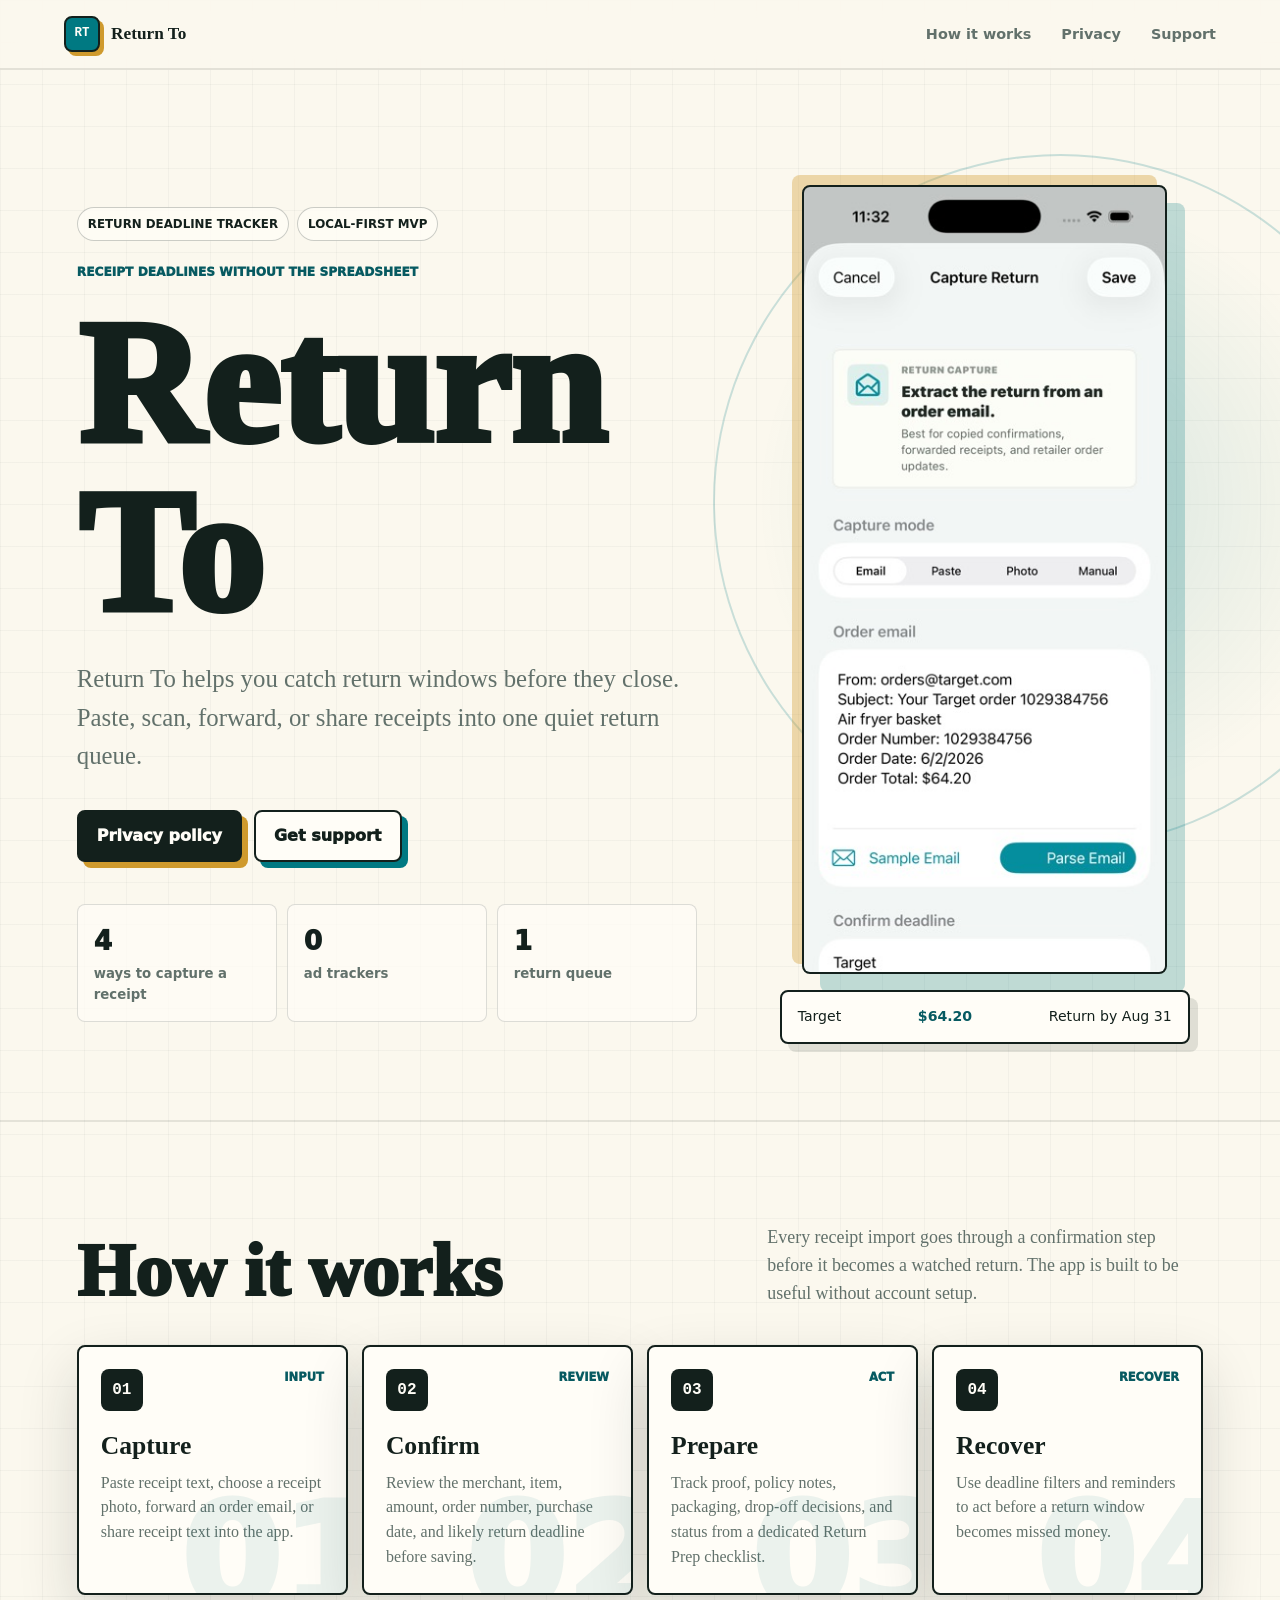
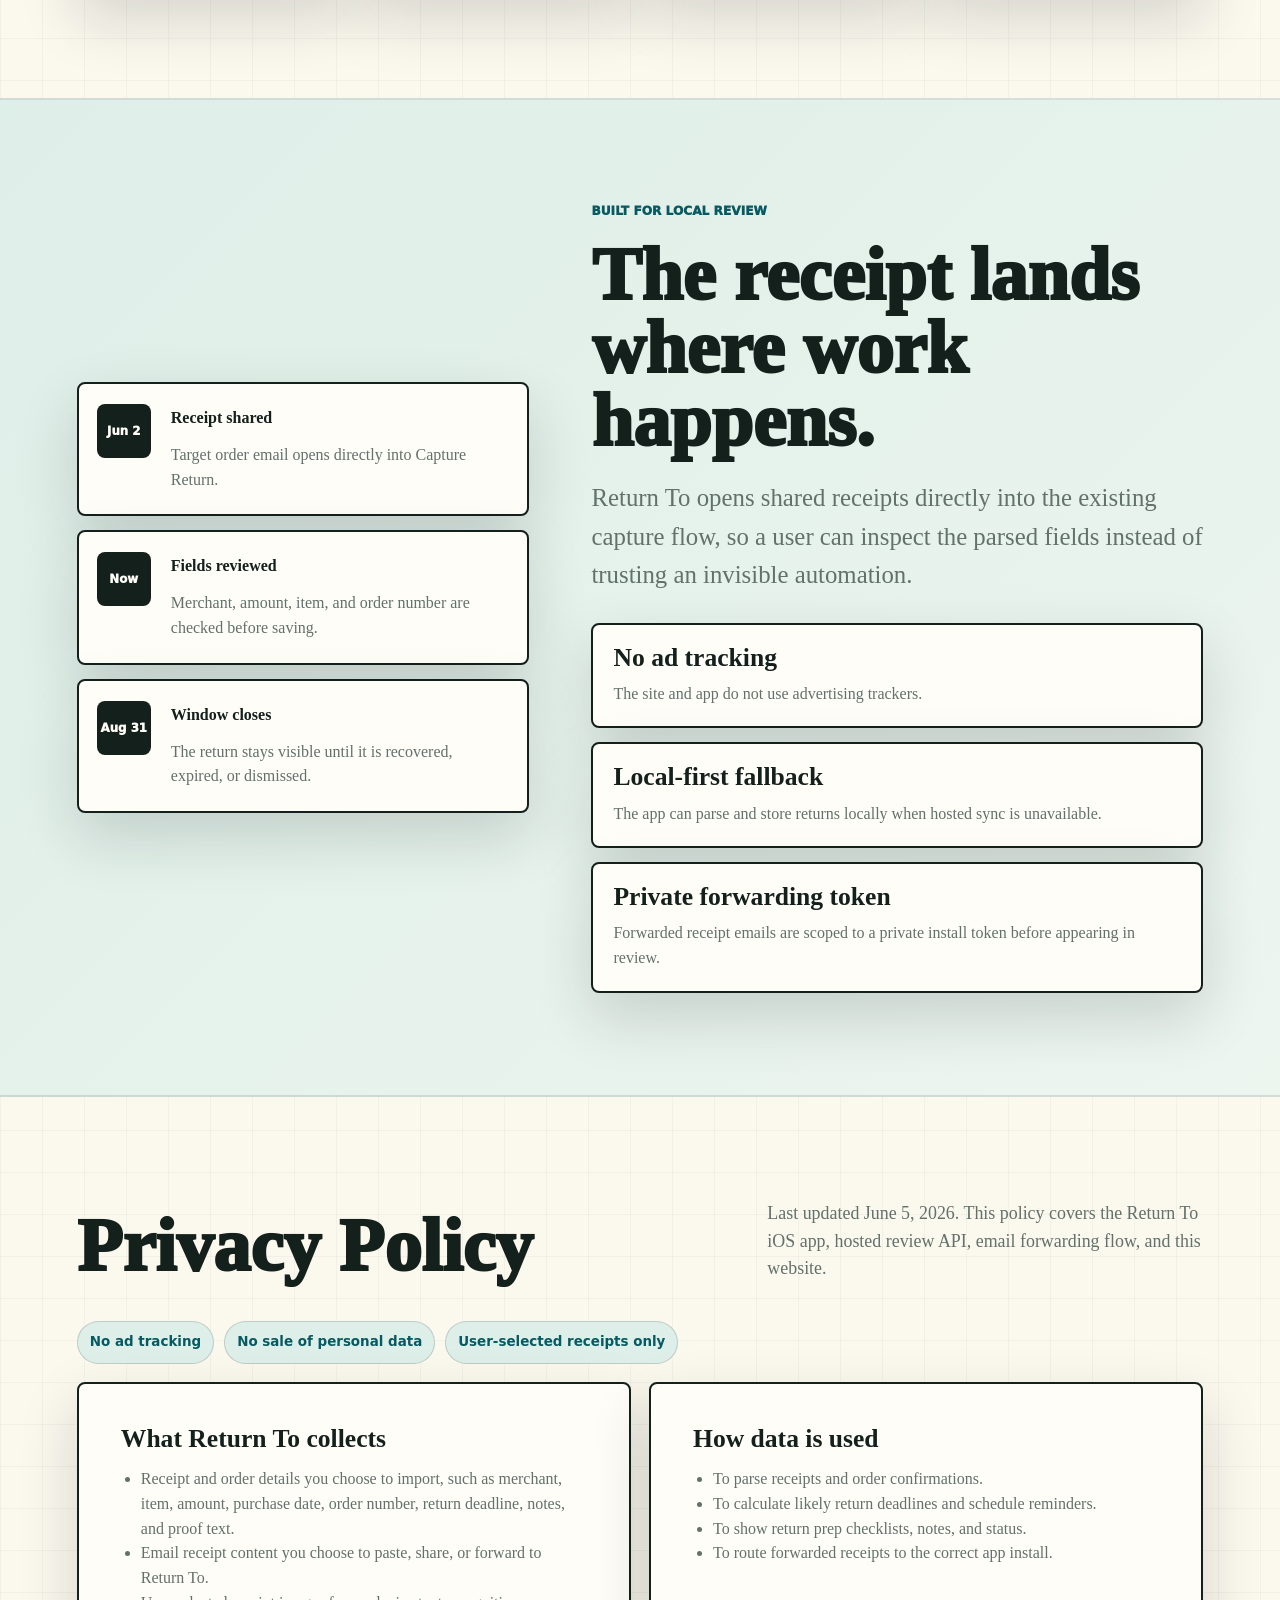
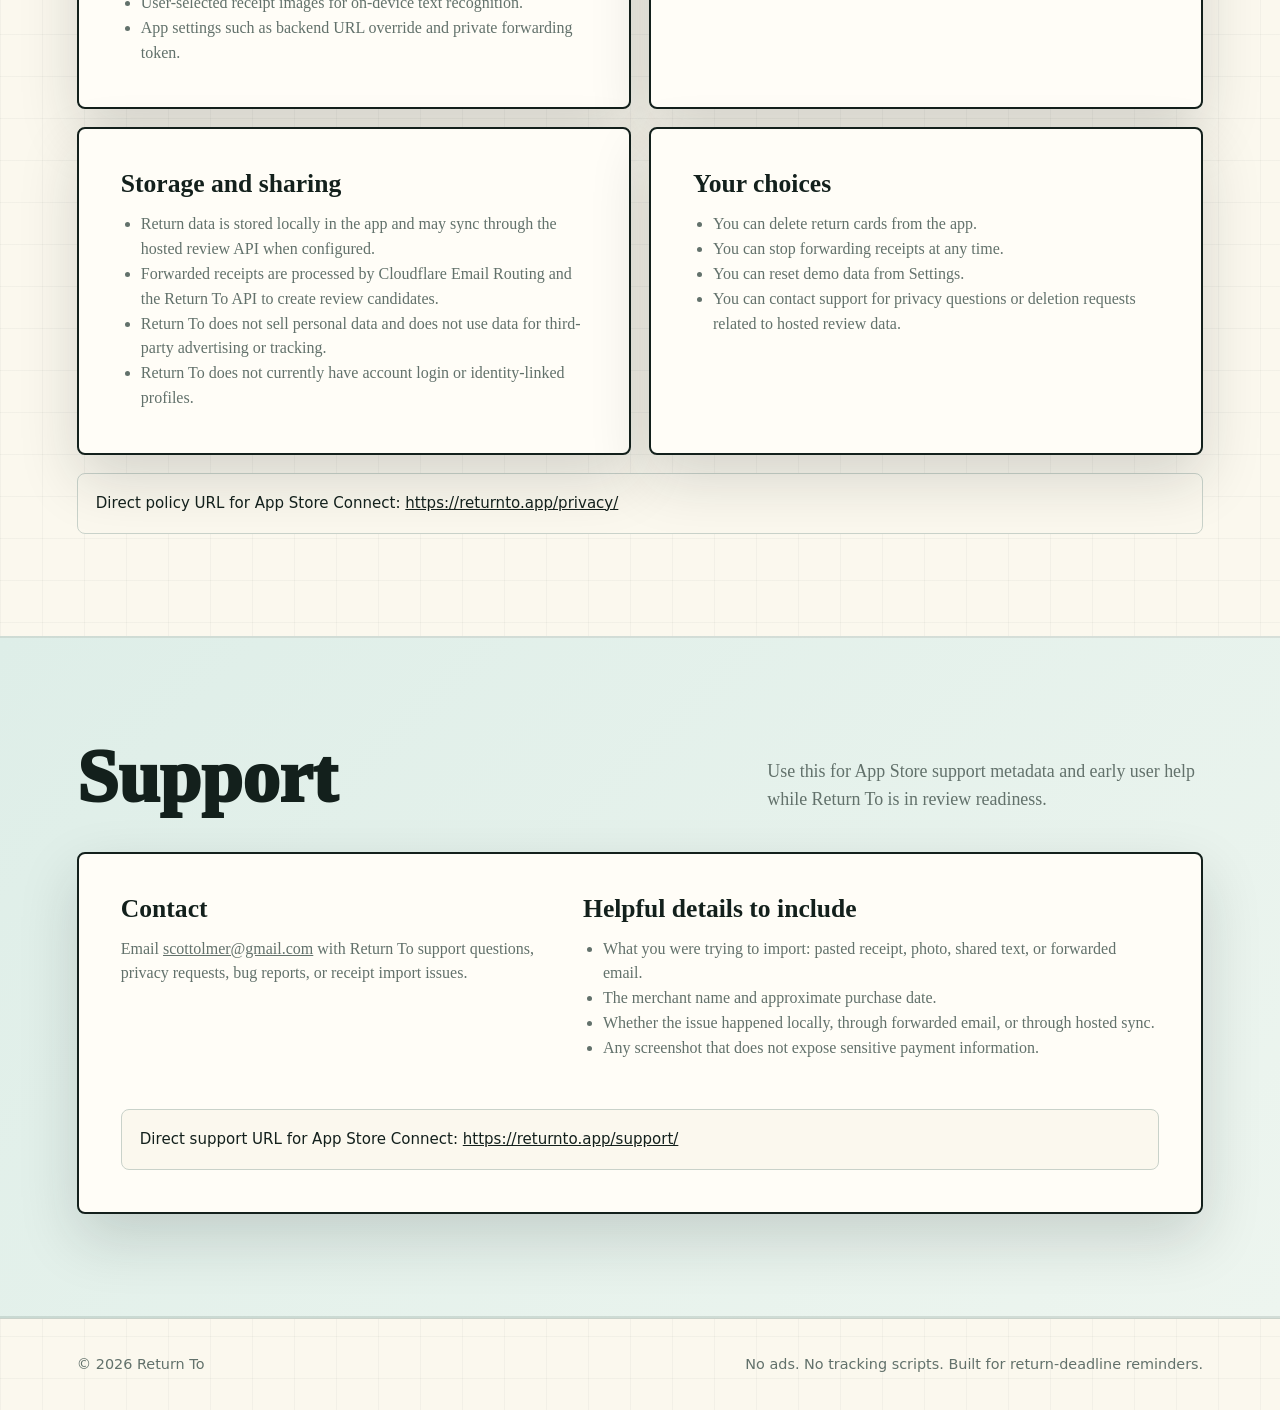
==== commit b8ee597f: "Use returnto.app canonical URLs" ====
--- a/index.html
+++ b/index.html
@@ -5,7 +5,7 @@
     <meta name="viewport" content="width=device-width, initial-scale=1">
     <title>Return To - Never miss a return window</title>
     <meta name="description" content="Return To watches receipts, calculates return deadlines, and reminds you before money becomes non-returnable.">
-    <link rel="canonical" href="https://scottolmer.github.io/return-to-site/">
+    <link rel="canonical" href="https://returnto.app/">
     <link rel="stylesheet" href="styles.css">
   </head>
   <body>
@@ -185,7 +185,7 @@
           </article>
         </div>
         <div class="anchor-card">
-          Direct policy URL for App Store Connect: <a href="privacy/">https://scottolmer.github.io/return-to-site/privacy/</a>
+          Direct policy URL for App Store Connect: <a href="privacy/">https://returnto.app/privacy/</a>
         </div>
       </section>
 
@@ -209,7 +209,7 @@
             </ul>
           </div>
           <div class="anchor-card">
-            Direct support URL for App Store Connect: <a href="support/">https://scottolmer.github.io/return-to-site/support/</a>
+            Direct support URL for App Store Connect: <a href="support/">https://returnto.app/support/</a>
           </div>
         </div>
       </section>
